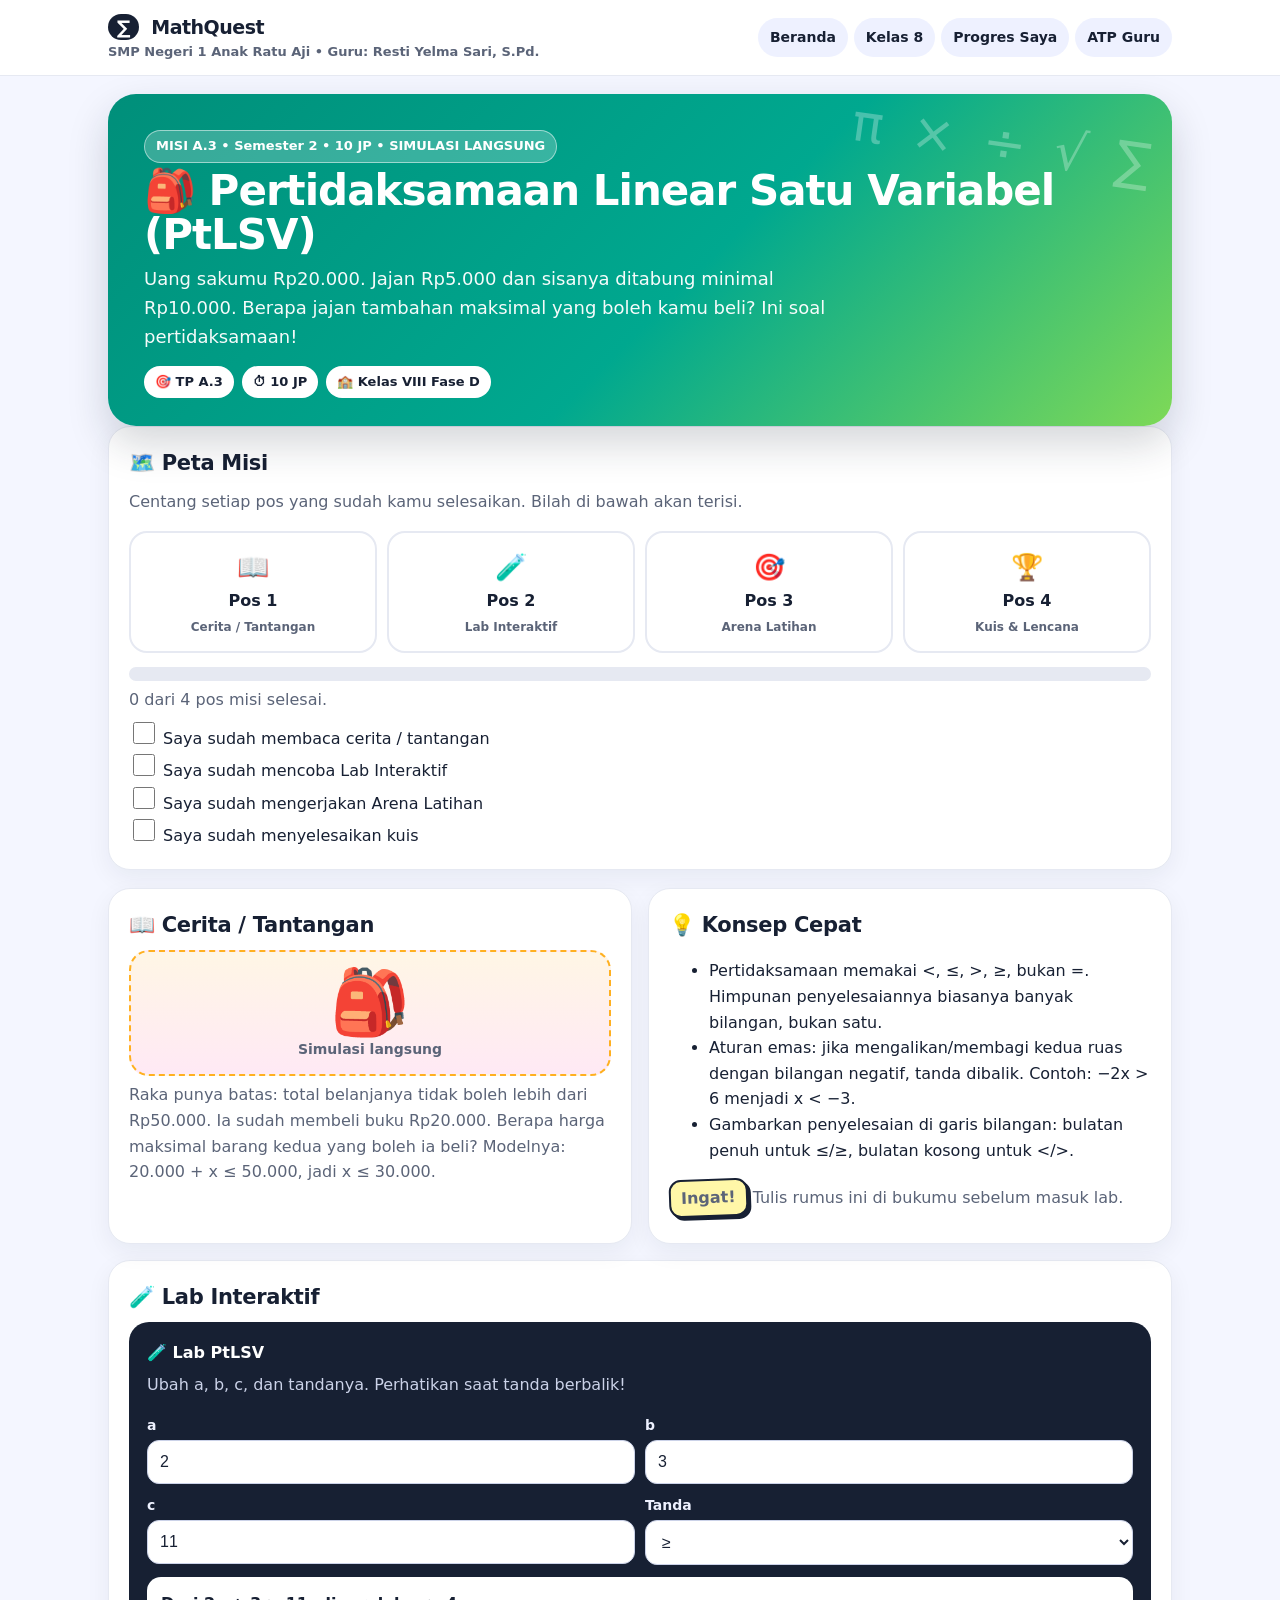
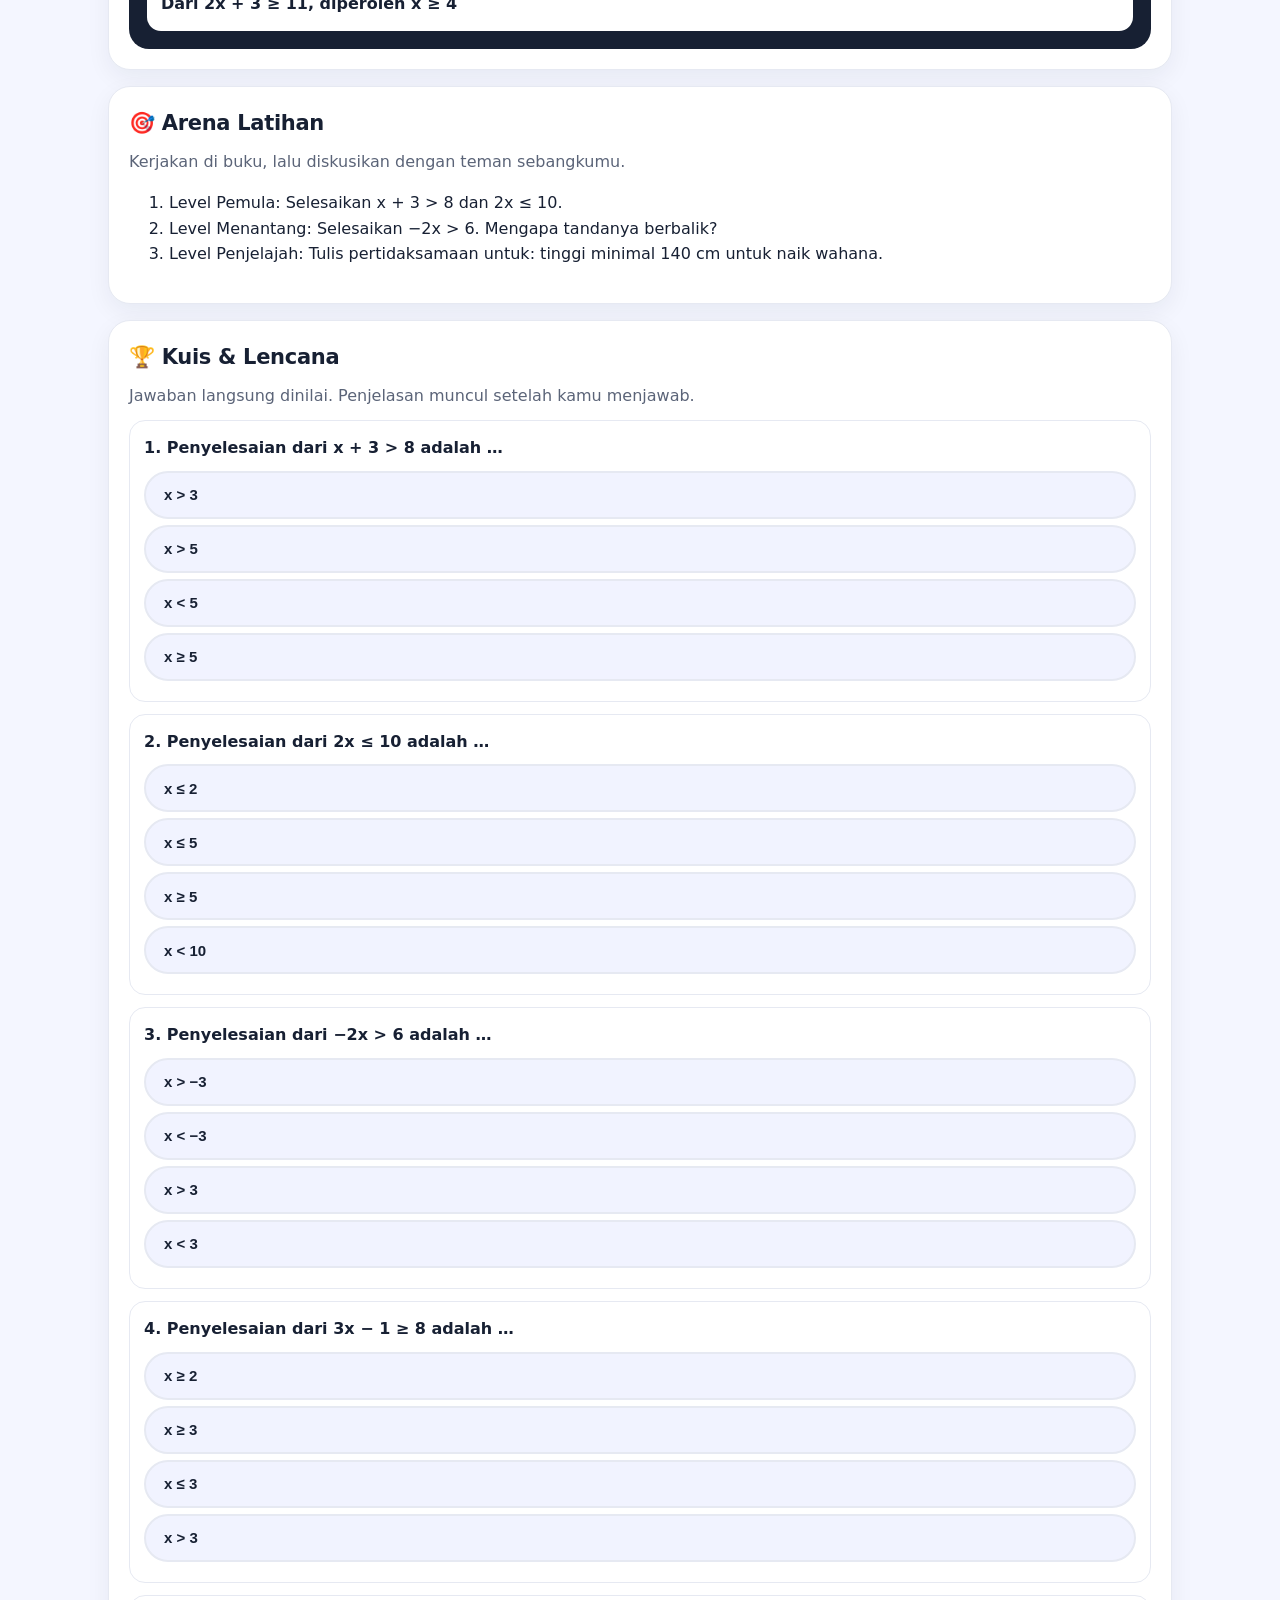
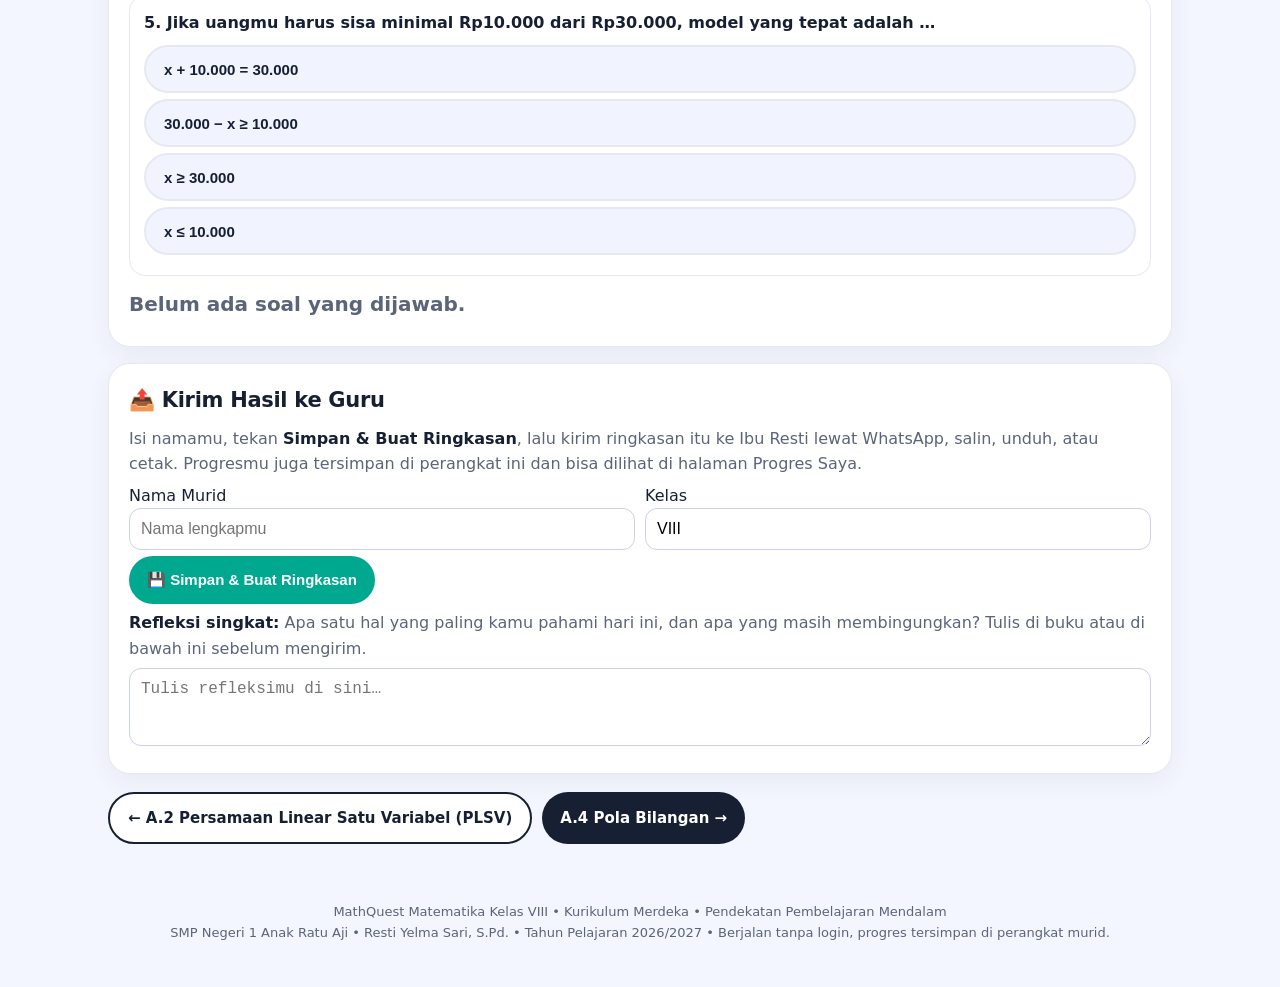
==== kelas-8/a3-ptlsv.html @ ed94c242 "MathQuest Kelas VIII: 15 halaman MPI, template Peta Misi, responsif HP-tablet-laptop-TV" ====
<!DOCTYPE html><html lang="id"><head><meta charset="utf-8"><meta name="viewport" content="width=device-width,initial-scale=1">
<title>A.3 Pertidaksamaan Linear Satu Variabel (PtLSV) — MathQuest Kelas VIII</title>
<link rel="stylesheet" href="../assets/css/style.css"></head>
<body data-elemen="aljabar" data-tp="A.3" data-judul="Pertidaksamaan Linear Satu Variabel (PtLSV)">
<div class="topbar"><div class="topbar-inner"><div><div class="logo"><span>∑</span> MathQuest</div><div class="school">SMP Negeri 1 Anak Ratu Aji • Guru: Resti Yelma Sari, S.Pd.</div></div><nav class="mainnav"><a href="../index.html">Beranda</a><a href="../kelas-8/index.html">Kelas 8</a><a href="../kelas-8/progres.html">Progres Saya</a><a href="../kelas-8/atp.html">ATP Guru</a></nav></div></div>
<div class="wrap">
<section class="hero"><div class="symbols">π × ÷ √ ∑</div>
<span class="badge">MISI A.3 • Semester 2 • 10 JP • SIMULASI LANGSUNG</span>
<h1>🎒 Pertidaksamaan Linear Satu Variabel (PtLSV)</h1>
<p>Uang sakumu Rp20.000. Jajan Rp5.000 dan sisanya ditabung minimal Rp10.000. Berapa jajan tambahan maksimal yang boleh kamu beli? Ini soal pertidaksamaan!</p>
<div class="pillrow"><span class="pill">🎯 TP A.3</span><span class="pill">⏱ 10 JP</span><span class="pill">🏫 Kelas VIII Fase D</span></div></section>

<section class="card" id="peta"><h2>🗺️ Peta Misi</h2><p>Centang setiap pos yang sudah kamu selesaikan. Bilah di bawah akan terisi.</p>
<div class="mission">
<div class="pos" data-pos="cerita"><div class="num">📖</div>Pos 1<small>Cerita / Tantangan</small></div>
<div class="pos" data-pos="lab"><div class="num">🧪</div>Pos 2<small>Lab Interaktif</small></div>
<div class="pos" data-pos="latihan"><div class="num">🎯</div>Pos 3<small>Arena Latihan</small></div>
<div class="pos" data-pos="kuis"><div class="num">🏆</div>Pos 4<small>Kuis &amp; Lencana</small></div></div>
<div class="bar" style="margin-top:14px"><i id="missionBar" style="width:0%"></i></div><p id="missionText">0 dari 4 pos misi selesai.</p>
<label><input type="checkbox" class="mission-check check" data-pos="cerita"> Saya sudah membaca cerita / tantangan</label><br>
<label><input type="checkbox" class="mission-check check" data-pos="lab"> Saya sudah mencoba Lab Interaktif</label><br>
<label><input type="checkbox" class="mission-check check" data-pos="latihan"> Saya sudah mengerjakan Arena Latihan</label><br>
<label><input type="checkbox" class="mission-check check" data-pos="kuis"> Saya sudah menyelesaikan kuis</label></section>

<div class="grid">
<section class="card"><h2>📖 Cerita / Tantangan</h2><div class="illus">🎒<small>Simulasi langsung</small></div><p>Raka punya batas: total belanjanya tidak boleh lebih dari Rp50.000. Ia sudah membeli buku Rp20.000. Berapa harga maksimal barang kedua yang boleh ia beli? Modelnya: 20.000 + x ≤ 50.000, jadi x ≤ 30.000.</p></section>
<section class="card"><h2>💡 Konsep Cepat</h2><ul><li>Pertidaksamaan memakai &lt;, ≤, &gt;, ≥, bukan =. Himpunan penyelesaiannya biasanya banyak bilangan, bukan satu.</li><li>Aturan emas: jika mengalikan/membagi kedua ruas dengan bilangan negatif, tanda dibalik. Contoh: −2x &gt; 6 menjadi x &lt; −3.</li><li>Gambarkan penyelesaian di garis bilangan: bulatan penuh untuk ≤/≥, bulatan kosong untuk &lt;/&gt;.</li></ul><p><span class="sticker">Ingat!</span> Tulis rumus ini di bukumu sebelum masuk lab.</p></section></div>

<section class="card" style="margin-top:16px"><h2>🧪 Lab Interaktif</h2><div class="lab"><h3>🧪 Lab PtLSV</h3><p style="color:#cbd2e8">Ubah a, b, c, dan tandanya. Perhatikan saat tanda berbalik!</p><div class="row"><div><label>a</label><input id="ptlsvA" type="number" value="2" step="1"></div><div><label>b</label><input id="ptlsvB" type="number" value="3" step="1"></div></div><div class="row"><div><label>c</label><input id="ptlsvC" type="number" value="11" step="1"></div><div><label>Tanda</label><select id="ptlsvOp"><option value="<">&lt;</option><option value="<=">≤</option><option value=">">&gt;</option><option value=">=" selected>≥</option></select></div></div><div class="out" id="ptlsvOut"></div></div></section>

<section class="card" style="margin-top:16px"><h2>🎯 Arena Latihan</h2><p>Kerjakan di buku, lalu diskusikan dengan teman sebangkumu.</p><ol><li>Level Pemula: Selesaikan x + 3 &gt; 8 dan 2x ≤ 10.</li><li>Level Menantang: Selesaikan −2x &gt; 6. Mengapa tandanya berbalik?</li><li>Level Penjelajah: Tulis pertidaksamaan untuk: tinggi minimal 140 cm untuk naik wahana.</li></ol></section>

<section class="card quiz" style="margin-top:16px"><h2>🏆 Kuis &amp; Lencana</h2><p>Jawaban langsung dinilai. Penjelasan muncul setelah kamu menjawab.</p><div class="q"><p>1. Penyelesaian dari x + 3 &gt; 8 adalah …</p><button type="button" class="opt" data-ok="0">x &gt; 3</button><button type="button" class="opt" data-ok="1">x &gt; 5</button><button type="button" class="opt" data-ok="0">x &lt; 5</button><button type="button" class="opt" data-ok="0">x ≥ 5</button><div class="fb" hidden>💡 x &gt; 8 − 3, jadi x &gt; 5.</div></div><div class="q"><p>2. Penyelesaian dari 2x ≤ 10 adalah …</p><button type="button" class="opt" data-ok="0">x ≤ 2</button><button type="button" class="opt" data-ok="1">x ≤ 5</button><button type="button" class="opt" data-ok="0">x ≥ 5</button><button type="button" class="opt" data-ok="0">x &lt; 10</button><div class="fb" hidden>💡 x ≤ 10 ÷ 2 = 5.</div></div><div class="q"><p>3. Penyelesaian dari −2x &gt; 6 adalah …</p><button type="button" class="opt" data-ok="0">x &gt; −3</button><button type="button" class="opt" data-ok="1">x &lt; −3</button><button type="button" class="opt" data-ok="0">x &gt; 3</button><button type="button" class="opt" data-ok="0">x &lt; 3</button><div class="fb" hidden>💡 Dibagi −2, tanda berbalik: x &lt; −3.</div></div><div class="q"><p>4. Penyelesaian dari 3x − 1 ≥ 8 adalah …</p><button type="button" class="opt" data-ok="0">x ≥ 2</button><button type="button" class="opt" data-ok="1">x ≥ 3</button><button type="button" class="opt" data-ok="0">x ≤ 3</button><button type="button" class="opt" data-ok="0">x &gt; 3</button><div class="fb" hidden>💡 3x ≥ 9, jadi x ≥ 3.</div></div><div class="q"><p>5. Jika uangmu harus sisa minimal Rp10.000 dari Rp30.000, model yang tepat adalah …</p><button type="button" class="opt" data-ok="0">x + 10.000 = 30.000</button><button type="button" class="opt" data-ok="1">30.000 − x ≥ 10.000</button><button type="button" class="opt" data-ok="0">x ≥ 30.000</button><button type="button" class="opt" data-ok="0">x ≤ 10.000</button><div class="fb" hidden>💡 Sisa = 30.000 − belanja, dan sisa ≥ 10.000.</div></div><p class="score-out score">Belum ada soal yang dijawab.</p></section>

<section class="card" style="margin-top:16px"><h2>📤 Kirim Hasil ke Guru</h2>
<p>Isi namamu, tekan <strong>Simpan &amp; Buat Ringkasan</strong>, lalu kirim ringkasan itu ke Ibu Resti lewat WhatsApp, salin, unduh, atau cetak. Progresmu juga tersimpan di perangkat ini dan bisa dilihat di halaman Progres Saya.</p>
<div class="row" style="display:grid;grid-template-columns:1fr 1fr;gap:10px"><div><label>Nama Murid</label><input id="namaMurid" type="text" placeholder="Nama lengkapmu"></div><div><label>Kelas</label><input id="kelasMurid" type="text" value="VIII" placeholder="Contoh: VIII A"></div></div>
<p><button type="button" class="btn-green" id="simpanHasil">💾 Simpan &amp; Buat Ringkasan</button></p>
<div id="hasilBox" hidden><div class="out" id="hasilOut"></div><p style="margin-top:12px">
<button type="button" data-share="wa" class="btn">💬 Kirim via WhatsApp</button>
<button type="button" data-share="salin" class="btn btn-light">📋 Salin</button>
<button type="button" data-share="unduh" class="btn btn-light">⬇️ Unduh</button>
<button type="button" data-share="cetak" class="btn btn-light">🖨️ Cetak</button></p></div>
<p><strong>Refleksi singkat:</strong> Apa satu hal yang paling kamu pahami hari ini, dan apa yang masih membingungkan? Tulis di buku atau di bawah ini sebelum mengirim.</p>
<textarea rows="3" placeholder="Tulis refleksimu di sini…"></textarea></section>

<p style="display:flex;gap:10px;flex-wrap:wrap;margin-top:18px"><a class="btn btn-light" href="a2-plsv.html">← A.2 Persamaan Linear Satu Variabel (PLSV)</a><a class="btn" href="a4-pola-bilangan.html">A.4 Pola Bilangan →</a></p>
</div><footer>MathQuest Matematika Kelas VIII • Kurikulum Merdeka • Pendekatan Pembelajaran Mendalam<br>SMP Negeri 1 Anak Ratu Aji • Resti Yelma Sari, S.Pd. • Tahun Pelajaran 2026/2027 • Berjalan tanpa login, progres tersimpan di perangkat murid.</footer><script src="../assets/js/app.js"></script></body></html>
---- assets/css/style.css ----
/* MathQuest Kelas VIII — template BARU, bukan template PLSV kemarin.
   Responsif: HP kecil, tablet, laptop, sampai TV/PID 52 inci.
   Prinsipnya: satu kolom di HP, makin lebar makin banyak kolom,
   huruf dan tombol membesar di layar besar, bukan sekadar melebar. */
*{box-sizing:border-box}
:root{
  --ink:#172033; --muted:#5b6478; --line:#e6e9f2; --bg:#f4f6ff;
  --bilangan:#ff6b35; --bilangan2:#ffb020;
  --aljabar:#00a88f; --aljabar2:#7ed957;
  --geometri:#7c5cff; --geometri2:#ff5ca8;
  --data:#0087e6; --data2:#00c2a8;
  --card:#ffffff;
  --wrap:980px; --base:16px; --gap:16px;
}
html{-webkit-text-size-adjust:100%;text-size-adjust:100%}
body{margin:0;font-family:system-ui,-apple-system,"Segoe UI",Roboto,Arial,sans-serif;color:var(--ink);background:var(--bg);line-height:1.6;font-size:var(--base)}
img,canvas,video{max-width:100%;height:auto}
a{color:#2540d8;text-decoration:none}
a:hover{text-decoration:underline}
a:focus-visible,button:focus-visible,input:focus-visible,select:focus-visible,textarea:focus-visible{outline:3px solid #ffb020;outline-offset:2px}
.topbar{position:sticky;top:0;z-index:20;background:rgba(255,255,255,.95);backdrop-filter:blur(8px);border-bottom:1px solid var(--line)}
.topbar-inner{max-width:var(--wrap);margin:0 auto;padding:12px 18px;display:flex;gap:12px;align-items:center;flex-wrap:wrap}
.logo{font-weight:900;letter-spacing:-.5px;font-size:19px}
.logo span{background:#172033;color:#fff;padding:2px 9px;border-radius:999px;margin-right:6px}
.school{font-size:13px;color:var(--muted);font-weight:600}
nav.mainnav{margin-left:auto;display:flex;gap:6px;flex-wrap:wrap}
nav.mainnav a{padding:8px 12px;border-radius:999px;background:#eef1ff;font-weight:700;font-size:14px;color:#172033;white-space:nowrap}
nav.mainnav a:hover{background:#172033;color:#fff;text-decoration:none}
.wrap{max-width:var(--wrap);margin:0 auto;padding:18px;width:100%}
.hero{border-radius:28px;padding:clamp(20px,4vw,36px) clamp(18px,4vw,36px) clamp(18px,3vw,28px);color:#fff;position:relative;overflow:hidden;box-shadow:0 18px 40px rgba(23,32,51,.18)}
body[data-elemen="bilangan"] .hero{background:linear-gradient(135deg,#ff6b35,#ff9e2c 55%,#ffb020)}
body[data-elemen="aljabar"] .hero{background:linear-gradient(135deg,#008f7a,#00a88f 55%,#7ed957)}
body[data-elemen="geometri"] .hero{background:linear-gradient(135deg,#6a4cff,#7c5cff 55%,#ff5ca8)}
body[data-elemen="data"] .hero{background:linear-gradient(135deg,#0066cc,#0087e6 55%,#00c2a8)}
body[data-elemen="umum"] .hero{background:linear-gradient(135deg,#172033,#3b4fd8 60%,#ff5ca8)}
.hero h1{margin:6px 0 8px;font-size:clamp(28px,6vw,44px);line-height:1.05;letter-spacing:-1px}
.hero p{margin:0;max-width:720px;opacity:.96;font-size:clamp(15px,2.2vw,18px)}
.hero .symbols{position:absolute;right:14px;top:8px;font-size:52px;opacity:.28;letter-spacing:6px;transform:rotate(8deg)}
.badge{display:inline-block;background:rgba(255,255,255,.22);border:1px solid rgba(255,255,255,.5);padding:5px 11px;border-radius:999px;font-size:13px;font-weight:800}
.badge.dark{background:#172033;color:#fff;border-color:#172033}
.pillrow{display:flex;gap:8px;flex-wrap:wrap;margin-top:14px}
.pill{background:#fff;color:#172033;border-radius:999px;padding:6px 11px;font-size:13px;font-weight:800}
.grid{display:grid;grid-template-columns:repeat(auto-fit,minmax(250px,1fr));gap:var(--gap);margin-top:18px}
.card{background:var(--card);border:1px solid var(--line);border-radius:22px;padding:20px;box-shadow:0 8px 24px rgba(23,32,51,.06);min-width:0}
.card:has(table){overflow-x:auto}
.card h2{margin:0 0 8px;font-size:21px;letter-spacing:-.3px}
.card h3{margin:14px 0 6px;font-size:16px}
.card p{color:var(--muted);margin:6px 0}
.card p strong{color:var(--ink)}
.mission{display:grid;grid-template-columns:repeat(4,1fr);gap:10px;margin-top:16px}
.mission a,.mission div.pos{background:#fff;border:2px solid var(--line);border-radius:18px;padding:14px;text-align:center;font-weight:800;color:#172033}
.mission .pos small{display:block;color:var(--muted);font-weight:600;font-size:12px;margin-top:4px}
.mission .pos.done{border-color:#00a88f;background:#eafff8}
.mission .num{font-size:26px}
.sticker{display:inline-block;transform:rotate(-2deg);background:#fff7a8;border:2px solid #172033;border-radius:12px;padding:4px 10px;font-weight:900;box-shadow:3px 3px 0 #172033}
.illus{font-size:64px;line-height:1;text-align:center;background:linear-gradient(180deg,#fff6e5,#ffe9f5);border:2px dashed #ffb020;border-radius:20px;padding:18px 10px}
.illus small{display:block;font-size:14px;color:#5b6478;font-weight:700;margin-top:8px}
.lab{background:#172033;color:#eef1ff;border-radius:20px;padding:18px}
.lab h3{color:#fff;margin-top:0}
.lab label{display:block;font-weight:700;margin:10px 0 4px;font-size:14px}
.lab input,.lab select,.lab textarea{width:100%;padding:12px;border-radius:12px;border:1px solid #cbd2e8;font-size:16px;background:#fff;color:#172033}
.lab .row{display:grid;grid-template-columns:1fr 1fr;gap:10px}
input,select,textarea{padding:11px;border-radius:12px;border:1.5px solid #cbd2e8;font-size:16px;width:100%}
button,.btn{border:0;cursor:pointer;background:#172033;color:#fff;padding:12px 18px;border-radius:999px;font-weight:800;font-size:15px;min-height:48px;display:inline-flex;align-items:center;justify-content:center}
button:hover,.btn:hover{filter:brightness(1.15)}
.btn-light{background:#fff;color:#172033;border:2px solid #172033}
.btn-green{background:#00a88f}
.btn-pink{background:#ff5ca8}
.out{margin-top:12px;background:#fff;color:#172033;border-radius:14px;padding:14px;font-weight:700;white-space:pre-wrap;overflow-wrap:anywhere}
.q{border:1.5px solid var(--line);border-radius:16px;padding:14px;margin:12px 0}
.q p{color:#172033;font-weight:800;margin:0 0 10px}
.opt{display:block;width:100%;text-align:left;margin:6px 0;background:#f1f3ff;color:#172033;border:2px solid var(--line)}
.opt.correct{background:#d8ffef;border-color:#00a88f}
.opt.wrong{background:#ffe3ec;border-color:#ff5ca8}
.fb{font-size:14px;color:var(--muted);margin-top:8px}
.score{font-size:20px;font-weight:900}
.bar{height:14px;background:#e6e9f2;border-radius:999px;overflow:hidden}
.bar i{display:block;height:100%;background:linear-gradient(90deg,#00a88f,#7ed957);border-radius:999px}
table{width:100%;border-collapse:collapse;font-size:15px;min-width:520px}
th,td{border-bottom:1px solid var(--line);padding:9px 8px;text-align:left;vertical-align:top}
th{background:#eef1ff}
canvas{width:100%;height:auto;background:#fff;border-radius:14px;border:1px solid #cbd2e8;display:block}
.barchart{display:flex;align-items:flex-end;gap:8px;height:150px;margin-top:12px}
.barchart div{flex:1;background:linear-gradient(180deg,#7c5cff,#ff5ca8);border-radius:10px 10px 0 0;color:#fff;text-align:center;font-weight:800;padding-top:6px;min-width:0}
.check{accent-color:#00a88f;width:22px;height:22px}
footer{color:var(--muted);font-size:13px;text-align:center;padding:24px 12px 40px}

/* ---------- HP kecil: 320–480px ---------- */
@media(max-width:480px){
  :root{--gap:12px}
  .wrap{padding:12px}
  .topbar-inner{padding:10px 12px}
  .logo{font-size:18px}
  .school{font-size:12px}
  nav.mainnav{margin-left:0;width:100%}
  nav.mainnav a{flex:1;text-align:center;padding:11px 6px;font-size:13px}
  .hero{border-radius:20px}
  .hero .symbols{display:none}
  .hero p{max-width:none}
  .mission{grid-template-columns:1fr 1fr}
  .mission div.pos{padding:12px 8px}
  .grid{grid-template-columns:1fr}
  .lab{padding:14px}
  .lab .row{grid-template-columns:1fr}
  .card .row{grid-template-columns:1fr !important}
  .card{padding:16px;border-radius:18px}
  .illus{font-size:52px}
  table{font-size:14px}
  .barchart{height:120px}
}

/* ---------- HP besar / tablet potret: 481–767px ---------- */
@media(min-width:481px) and (max-width:767px){
  .wrap{padding:16px;width:94vw}
  .topbar-inner{width:94vw}
  .hero .symbols{font-size:40px}
  .mission{grid-template-columns:repeat(4,1fr)}
  .grid{grid-template-columns:repeat(auto-fit,minmax(240px,1fr))}
}

/* ---------- Tablet landscape / laptop kecil: 768–1023px ---------- */
@media(min-width:768px) and (max-width:1023px){
  :root{--wrap:94vw}
  .hero h1{font-size:38px}
  .grid{grid-template-columns:repeat(auto-fit,minmax(280px,1fr))}
  .card{padding:22px}
}

/* ---------- Laptop: 1024–1439px ---------- */
@media(min-width:1024px) and (max-width:1439px){
  :root{--wrap:1100px}
  .hero h1{font-size:42px}
  .grid{grid-template-columns:repeat(auto-fit,minmax(300px,1fr))}
}

/* ---------- Desktop besar: 1440–1919px ---------- */
@media(min-width:1440px){
  :root{--wrap:1280px;--base:17px;--gap:20px}
  .hero h1{font-size:48px}
  .hero .symbols{font-size:64px}
  .card{padding:24px}
  .card h2{font-size:23px}
  .grid{grid-template-columns:repeat(auto-fit,minmax(320px,1fr))}
}

/* ---------- TV / PID 52 inci dan layar sangat besar: 1920px ke atas ----------
   Di TV orang duduk lebih jauh, jadi huruf, tombol, dan kartu ikut membesar,
   bukan hanya kolomnya yang melebar. */
@media(min-width:1920px){
  :root{--wrap:1600px;--base:20px;--gap:24px}
  .topbar-inner{padding:16px 24px}
  .logo{font-size:24px}
  .school{font-size:16px}
  nav.mainnav a{font-size:17px;padding:12px 18px}
  .hero{border-radius:32px;padding:44px}
  .hero h1{font-size:62px}
  .hero p{font-size:22px;max-width:900px}
  .hero .symbols{font-size:88px;right:24px}
  .badge,.pill{font-size:16px;padding:8px 14px}
  .card{padding:30px;border-radius:26px}
  .card h2{font-size:28px}
  .card h3{font-size:20px}
  .grid{grid-template-columns:repeat(auto-fit,minmax(360px,1fr))}
  .mission div.pos{padding:22px;font-size:19px}
  .mission .pos small{font-size:15px}
  .mission .num{font-size:34px}
  .illus{font-size:84px}
  button,.btn{font-size:19px;min-height:56px;padding:14px 24px}
  input,select,textarea,.lab input,.lab select,.lab textarea{font-size:19px;padding:14px}
  .lab{padding:26px}
  .lab label{font-size:17px}
  table{font-size:18px}
  .q p{font-size:19px}
  .score{font-size:24px}
  footer{font-size:16px}
}
@media(min-width:2560px){
  :root{--wrap:1900px;--base:22px}
  .hero h1{font-size:72px}
}
@media print{nav.mainnav,.topbar,.btn,button{display:none!important}.hero{box-shadow:none}}
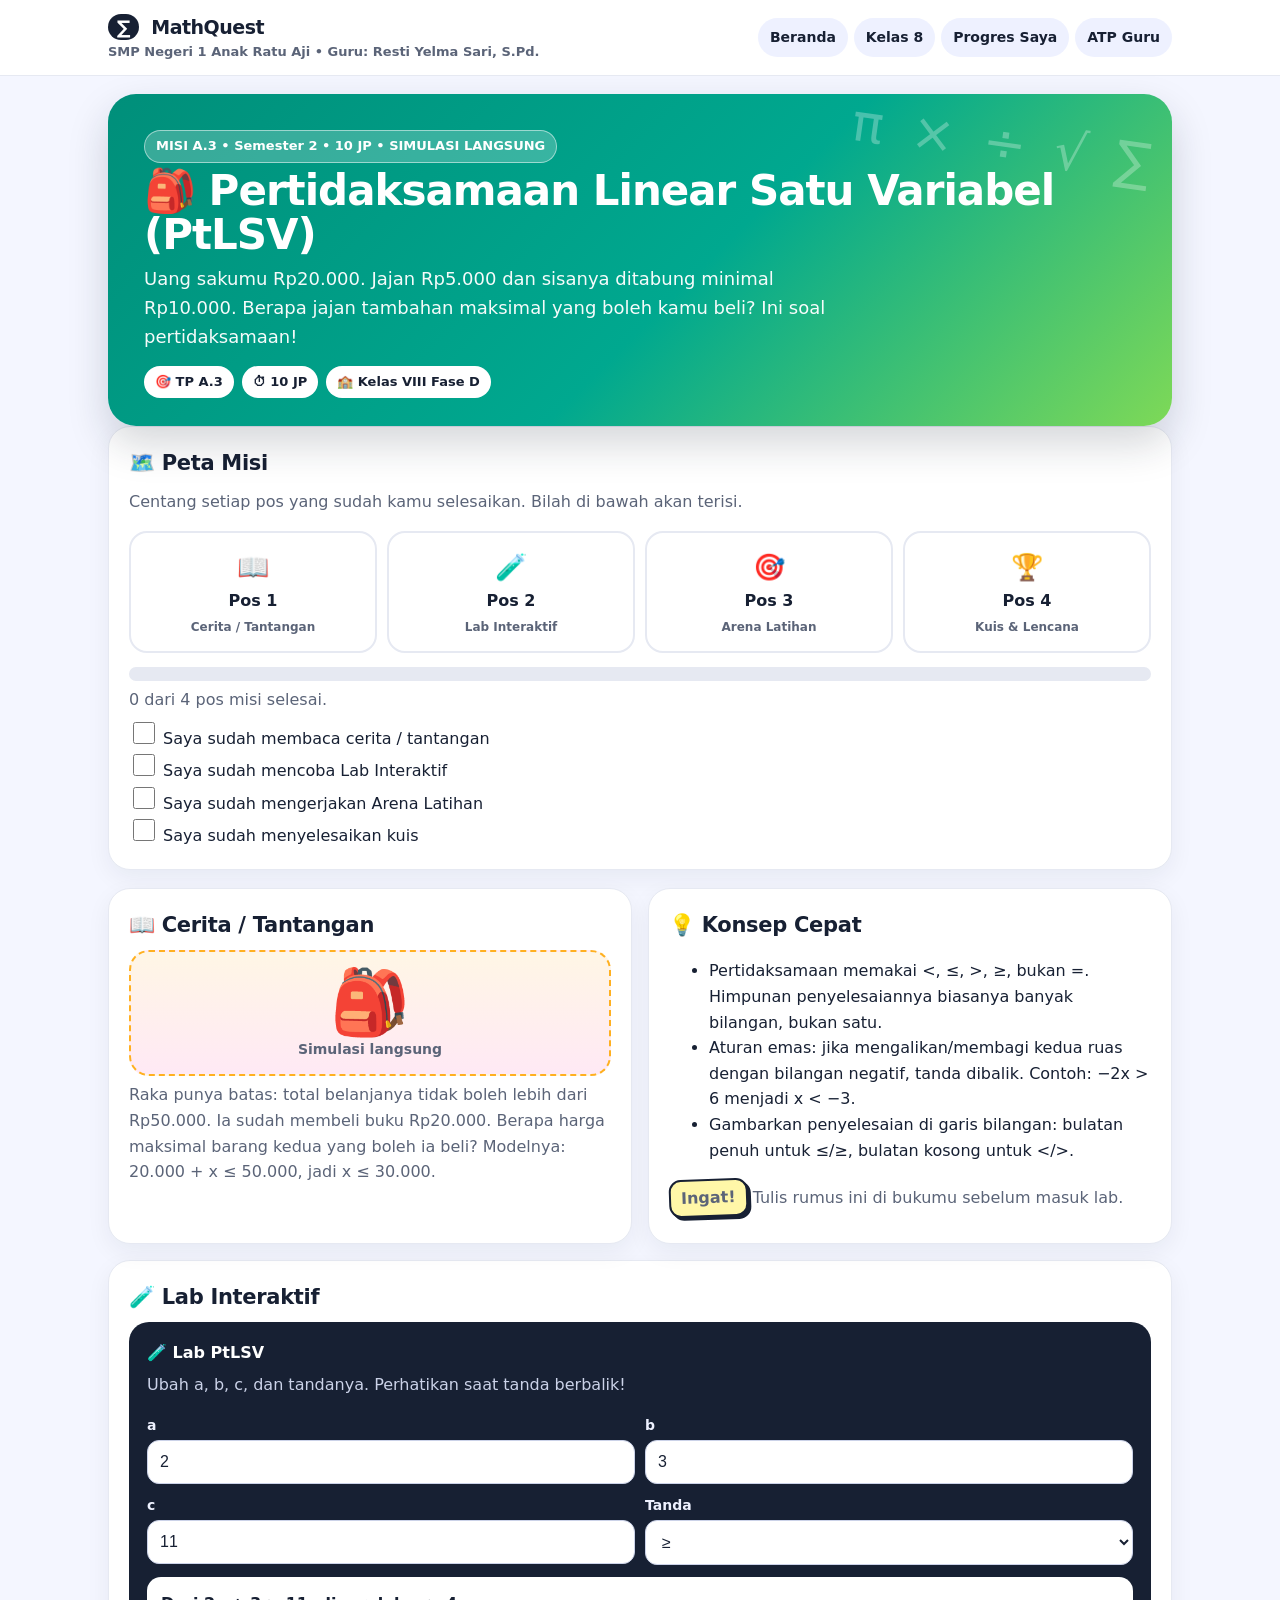
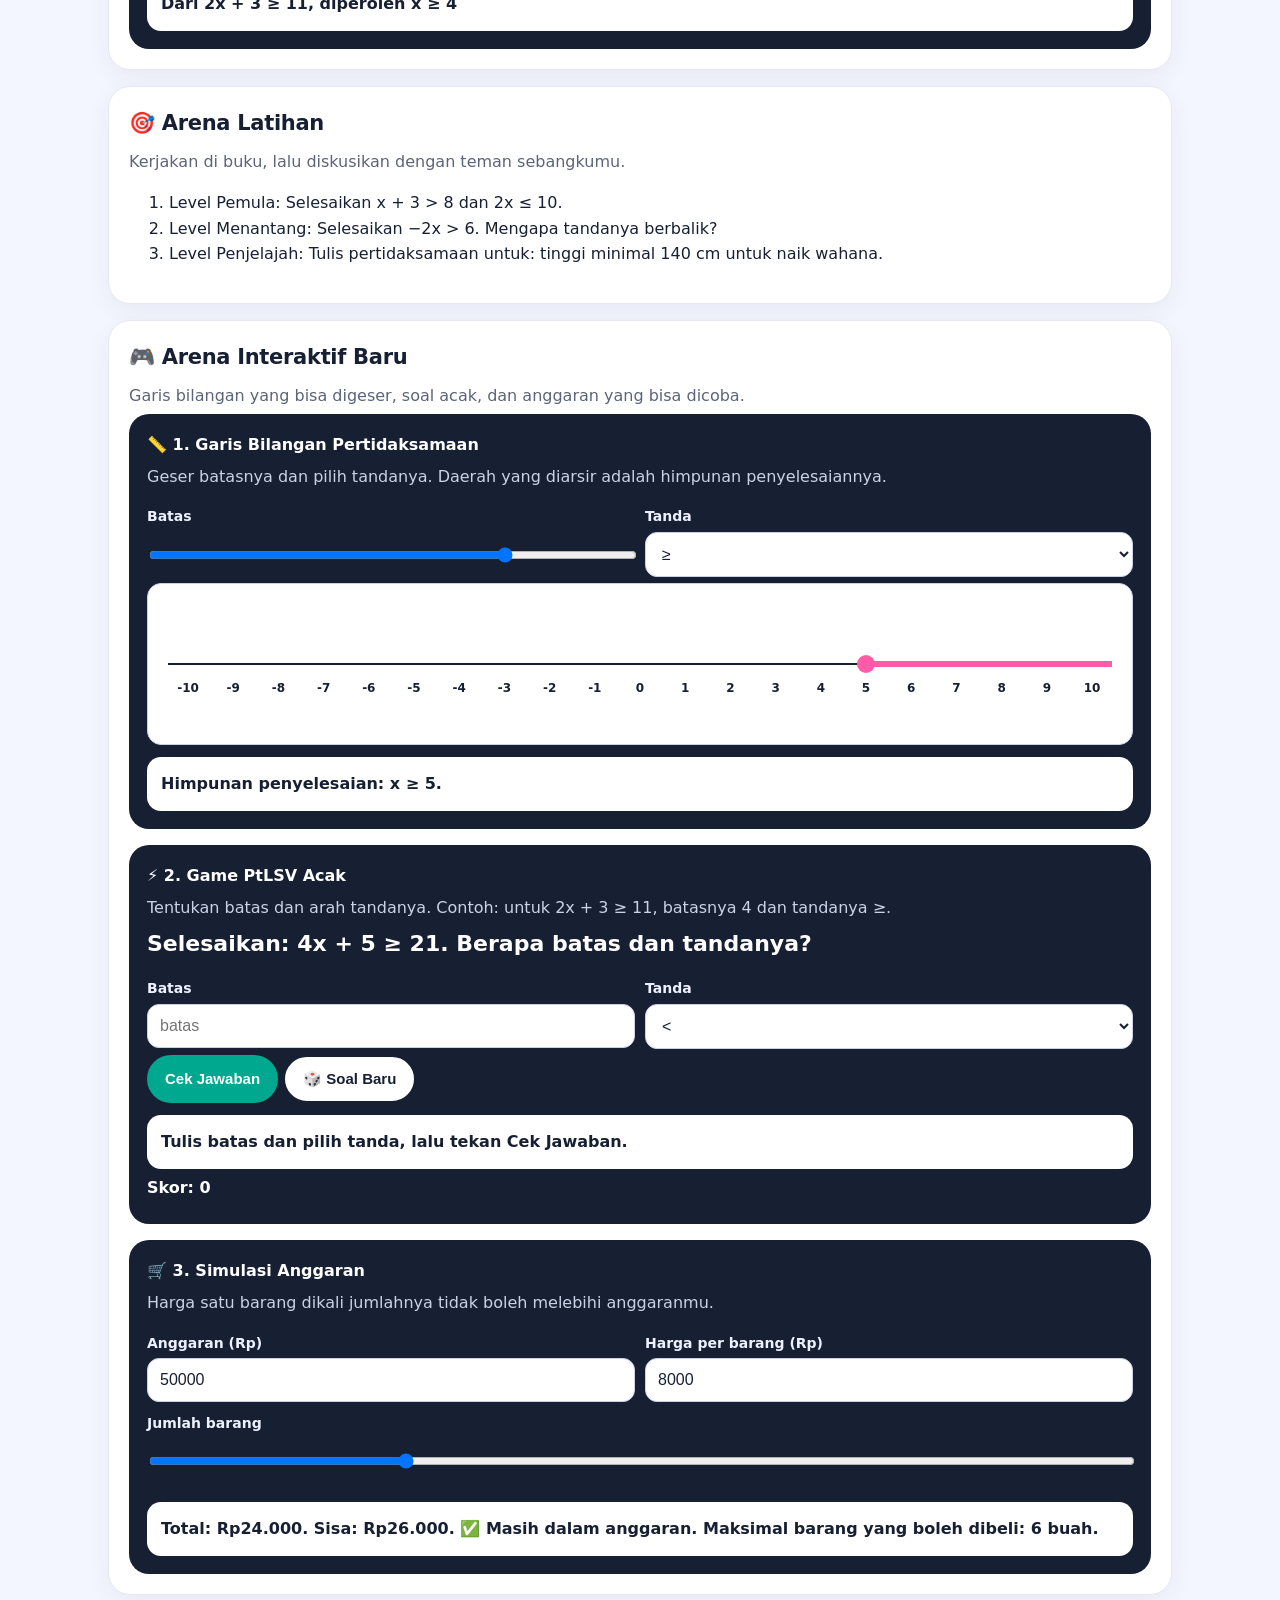
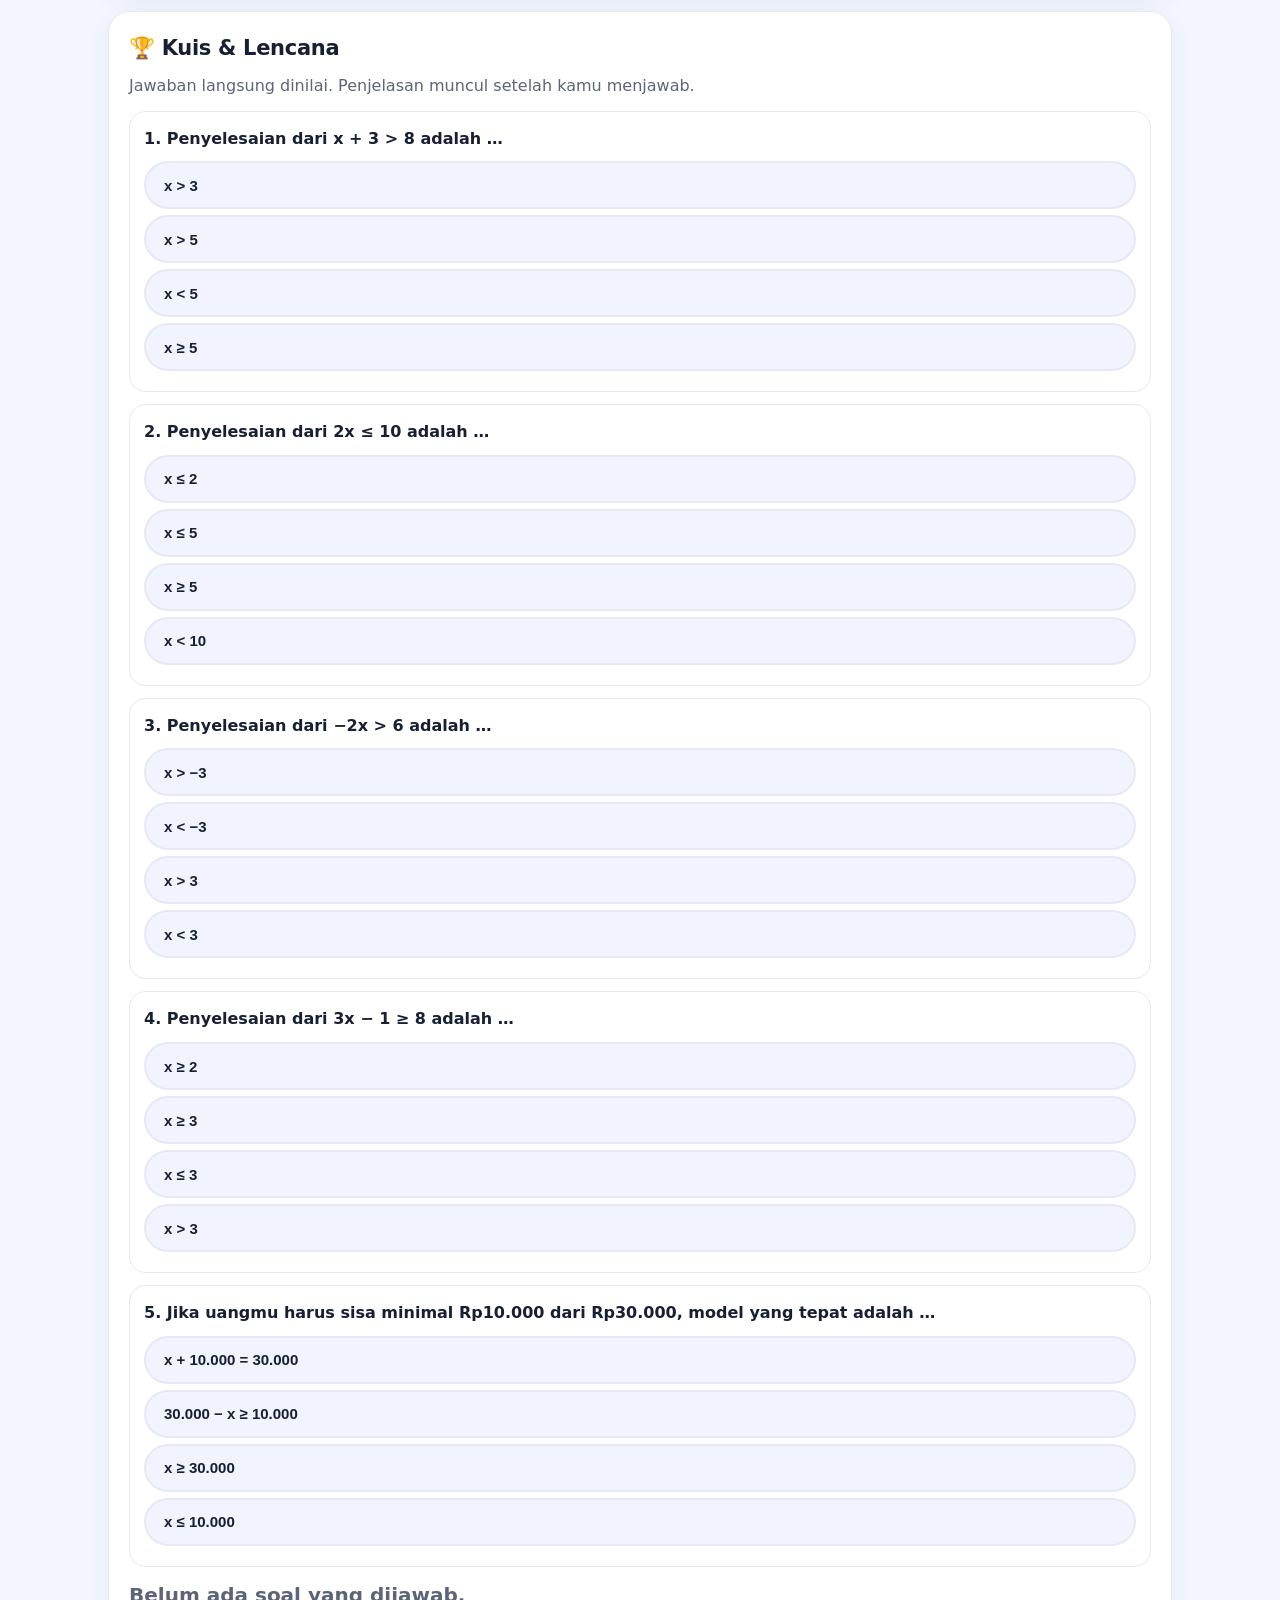
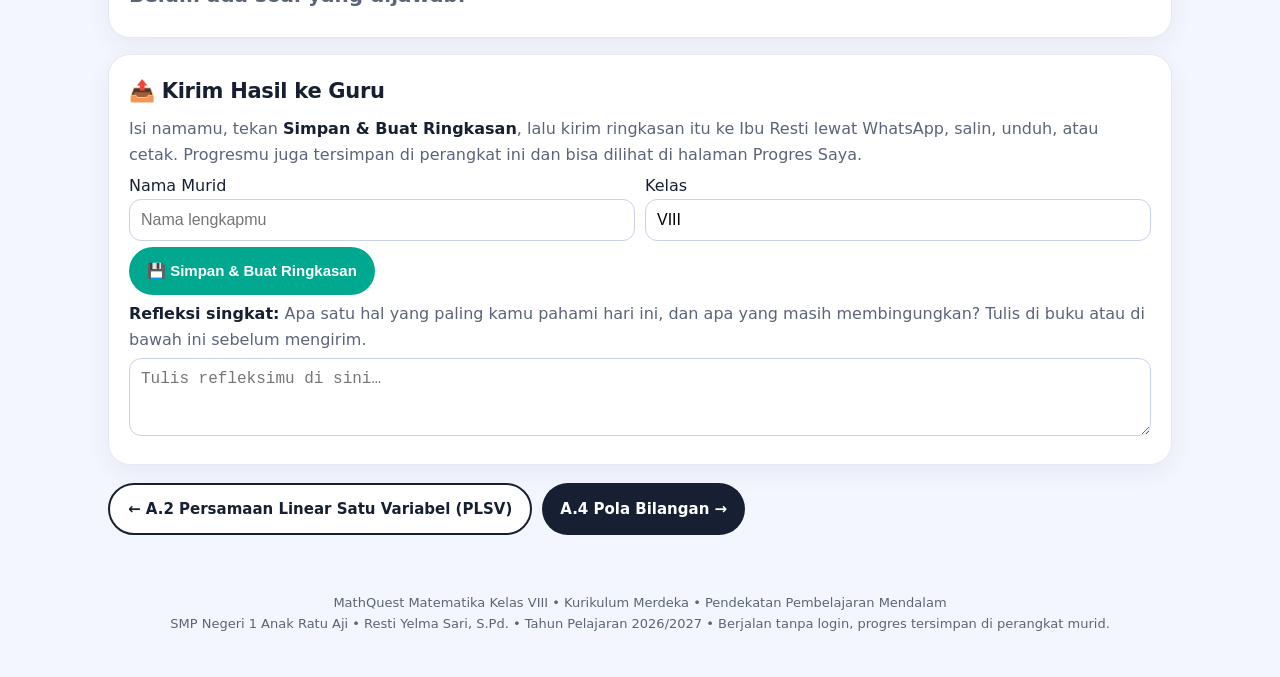
==== commit add9eae7: "Semua halaman Kelas 8: tambah Arena Interaktif Baru (visual, simulasi, dan game per TP)" ====
--- a/kelas-8/a3-ptlsv.html
+++ b/kelas-8/a3-ptlsv.html
@@ -30,6 +30,14 @@
 
 <section class="card" style="margin-top:16px"><h2>🎯 Arena Latihan</h2><p>Kerjakan di buku, lalu diskusikan dengan teman sebangkumu.</p><ol><li>Level Pemula: Selesaikan x + 3 &gt; 8 dan 2x ≤ 10.</li><li>Level Menantang: Selesaikan −2x &gt; 6. Mengapa tandanya berbalik?</li><li>Level Penjelajah: Tulis pertidaksamaan untuk: tinggi minimal 140 cm untuk naik wahana.</li></ol></section>
 
+<section class="card" style="margin-top:16px"><h2>🎮 Arena Interaktif Baru</h2><p>Garis bilangan yang bisa digeser, soal acak, dan anggaran yang bisa dicoba.</p>
+<div class="lab"><h3>📏 1. Garis Bilangan Pertidaksamaan</h3><p style="color:#cbd2e8">Geser batasnya dan pilih tandanya. Daerah yang diarsir adalah himpunan penyelesaiannya.</p><div class="row"><div><label>Batas</label><input id="ptBilangan" type="range" min="-10" max="10" step="1" value="5"></div><div><label>Tanda</label><select id="ptTanda"><option value="<">&lt;</option><option value="<=">≤</option><option value=">">&gt;</option><option value=">=" selected>≥</option></select></div></div><canvas id="ptCanvas" width="560" height="160"></canvas><div class="out" id="ptBilanganOut"></div></div>
+<div style="height:16px"></div>
+<div class="lab"><h3>⚡ 2. Game PtLSV Acak</h3><p style="color:#cbd2e8">Tentukan batas dan arah tandanya. Contoh: untuk 2x + 3 ≥ 11, batasnya 4 dan tandanya ≥.</p><p id="ptGameSoal" style="font-size:22px;font-weight:900;color:#fff">Siap?</p><div class="row"><div><label>Batas</label><input id="ptGameJawab" type="number" placeholder="batas"></div><div><label>Tanda</label><select id="ptGameTanda"><option value="<">&lt;</option><option value="<=">≤</option><option value=">">&gt;</option><option value=">=">≥</option></select></div></div><p><button type="button" class="btn-green" id="ptGameCek">Cek Jawaban</button> <button type="button" class="btn-light" id="ptGameBaru">🎲 Soal Baru</button></p><div class="out" id="ptGameOut"></div><p id="ptGameSkor" style="color:#fff;font-weight:800">Skor: 0</p></div>
+<div style="height:16px"></div>
+<div class="lab"><h3>🛒 3. Simulasi Anggaran</h3><p style="color:#cbd2e8">Harga satu barang dikali jumlahnya tidak boleh melebihi anggaranmu.</p><div class="row"><div><label>Anggaran (Rp)</label><input id="anggaranBudget" type="number" value="50000"></div><div><label>Harga per barang (Rp)</label><input id="anggaranHarga" type="number" value="8000"></div></div><label>Jumlah barang</label><input id="anggaranJumlah" type="range" min="0" max="12" step="1" value="3"><div class="out" id="anggaranOut"></div></div>
+</section>
+
 <section class="card quiz" style="margin-top:16px"><h2>🏆 Kuis &amp; Lencana</h2><p>Jawaban langsung dinilai. Penjelasan muncul setelah kamu menjawab.</p><div class="q"><p>1. Penyelesaian dari x + 3 &gt; 8 adalah …</p><button type="button" class="opt" data-ok="0">x &gt; 3</button><button type="button" class="opt" data-ok="1">x &gt; 5</button><button type="button" class="opt" data-ok="0">x &lt; 5</button><button type="button" class="opt" data-ok="0">x ≥ 5</button><div class="fb" hidden>💡 x &gt; 8 − 3, jadi x &gt; 5.</div></div><div class="q"><p>2. Penyelesaian dari 2x ≤ 10 adalah …</p><button type="button" class="opt" data-ok="0">x ≤ 2</button><button type="button" class="opt" data-ok="1">x ≤ 5</button><button type="button" class="opt" data-ok="0">x ≥ 5</button><button type="button" class="opt" data-ok="0">x &lt; 10</button><div class="fb" hidden>💡 x ≤ 10 ÷ 2 = 5.</div></div><div class="q"><p>3. Penyelesaian dari −2x &gt; 6 adalah …</p><button type="button" class="opt" data-ok="0">x &gt; −3</button><button type="button" class="opt" data-ok="1">x &lt; −3</button><button type="button" class="opt" data-ok="0">x &gt; 3</button><button type="button" class="opt" data-ok="0">x &lt; 3</button><div class="fb" hidden>💡 Dibagi −2, tanda berbalik: x &lt; −3.</div></div><div class="q"><p>4. Penyelesaian dari 3x − 1 ≥ 8 adalah …</p><button type="button" class="opt" data-ok="0">x ≥ 2</button><button type="button" class="opt" data-ok="1">x ≥ 3</button><button type="button" class="opt" data-ok="0">x ≤ 3</button><button type="button" class="opt" data-ok="0">x &gt; 3</button><div class="fb" hidden>💡 3x ≥ 9, jadi x ≥ 3.</div></div><div class="q"><p>5. Jika uangmu harus sisa minimal Rp10.000 dari Rp30.000, model yang tepat adalah …</p><button type="button" class="opt" data-ok="0">x + 10.000 = 30.000</button><button type="button" class="opt" data-ok="1">30.000 − x ≥ 10.000</button><button type="button" class="opt" data-ok="0">x ≥ 30.000</button><button type="button" class="opt" data-ok="0">x ≤ 10.000</button><div class="fb" hidden>💡 Sisa = 30.000 − belanja, dan sisa ≥ 10.000.</div></div><p class="score-out score">Belum ada soal yang dijawab.</p></section>
 
 <section class="card" style="margin-top:16px"><h2>📤 Kirim Hasil ke Guru</h2>
@@ -45,4 +53,4 @@
 <textarea rows="3" placeholder="Tulis refleksimu di sini…"></textarea></section>
 
 <p style="display:flex;gap:10px;flex-wrap:wrap;margin-top:18px"><a class="btn btn-light" href="a2-plsv.html">← A.2 Persamaan Linear Satu Variabel (PLSV)</a><a class="btn" href="a4-pola-bilangan.html">A.4 Pola Bilangan →</a></p>
-</div><footer>MathQuest Matematika Kelas VIII • Kurikulum Merdeka • Pendekatan Pembelajaran Mendalam<br>SMP Negeri 1 Anak Ratu Aji • Resti Yelma Sari, S.Pd. • Tahun Pelajaran 2026/2027 • Berjalan tanpa login, progres tersimpan di perangkat murid.</footer><script src="../assets/js/app.js"></script></body></html>+</div><footer>MathQuest Matematika Kelas VIII • Kurikulum Merdeka • Pendekatan Pembelajaran Mendalam<br>SMP Negeri 1 Anak Ratu Aji • Resti Yelma Sari, S.Pd. • Tahun Pelajaran 2026/2027 • Berjalan tanpa login, progres tersimpan di perangkat murid.</footer><script src="../assets/js/app.js"></script><script src="../assets/js/arena.js"></script></body></html>
--- a/assets/css/style.css
+++ b/assets/css/style.css
@@ -178,4 +178,9 @@
   :root{--wrap:1900px;--base:22px}
   .hero h1{font-size:72px}
 }
+.big-number{font-size:clamp(44px,10vw,72px);font-weight:900;color:#fff;text-align:center;line-height:1}
+.big-number.pop{animation:pop .3s ease}
+@keyframes pop{0%{transform:scale(.7)}100%{transform:scale(1)}}
+.bakteri-grid{font-size:26px;line-height:1.5;word-break:break-all;background:rgba(255,255,255,.08);border-radius:14px;padding:12px;min-height:60px}
+@media(max-width:480px){.bakteri-grid{font-size:20px}}
 @media print{nav.mainnav,.topbar,.btn,button{display:none!important}.hero{box-shadow:none}}
